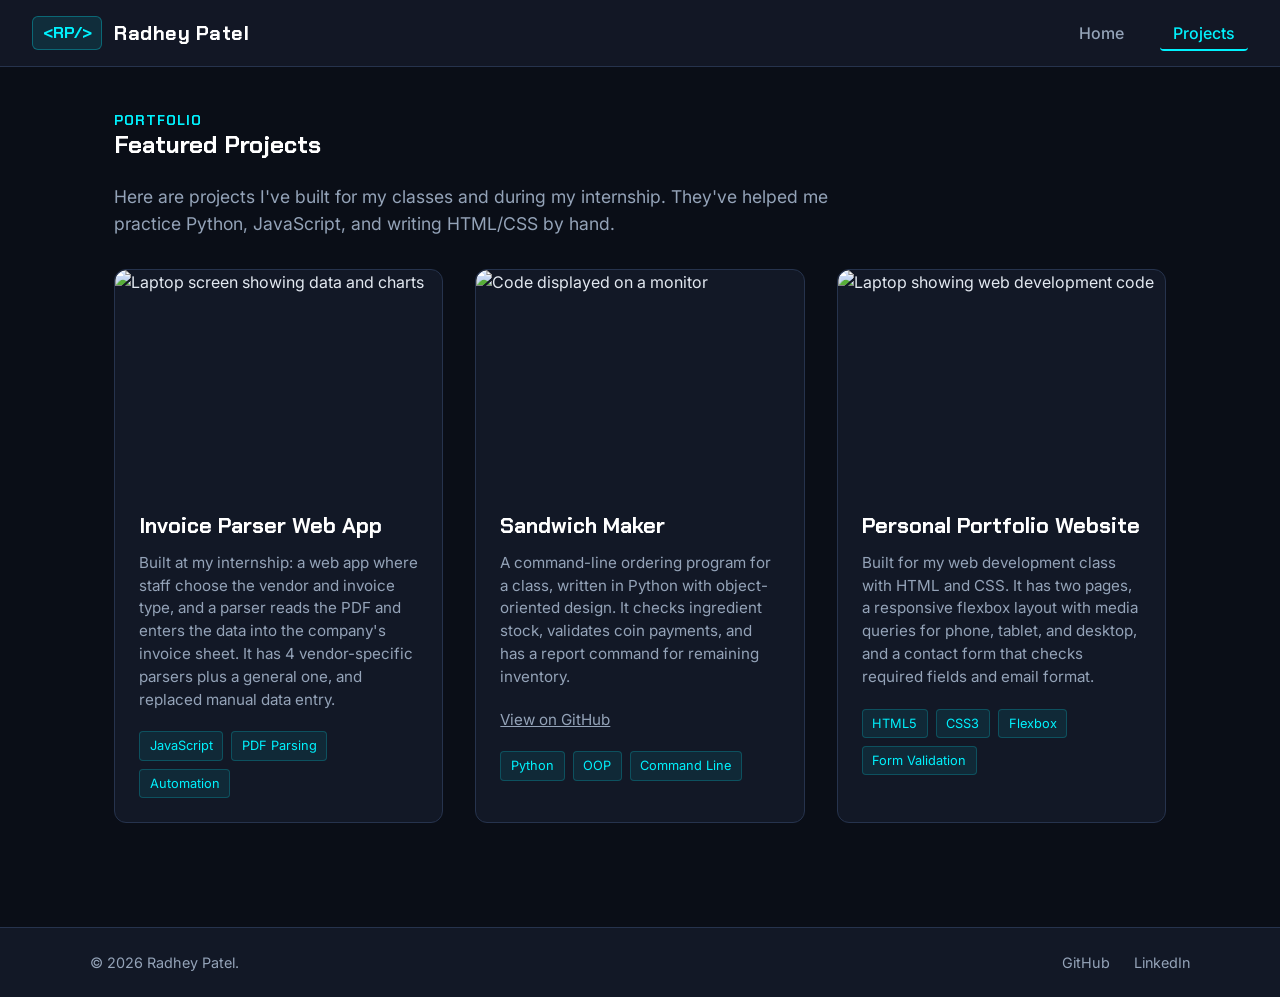
==== project.html @ 9f2ac132 "Add files via upload" ====
<!DOCTYPE html>
<html lang="en">
<head>
  <meta charset="UTF-8">
  <meta name="viewport" content="width=device-width, initial-scale=1.0">
  <title>Projects | Radhey Patel</title>
  <link rel="preconnect" href="https://fonts.googleapis.com">
  <link rel="preconnect" href="https://fonts.gstatic.com" crossorigin>
  <link href="https://fonts.googleapis.com/css2?family=Chakra+Petch:wght@500;600;700&family=Inter:wght@400;500;600&display=swap" rel="stylesheet">
  <link rel="stylesheet" href="styles.css">
</head>
<body>
  <header>
    <div class="logoContainer">
      <span class="logoBadge">&lt;RP/&gt;</span>
      <span class="logoText">Radhey Patel</span>
    </div>
    <nav>
      <ul>
        <li><a href="index.html">Home</a></li>
        <li><a href="project.html" class="active">Projects</a></li>
      </ul>
    </nav>
  </header>

  <main>
    <section class="projectsSection">
      <div class="sectionHeader">
        <span class="sectionTag">PORTFOLIO</span>
        <h1>Featured Projects</h1>
      </div>
      <p class="sectionIntro">Here are projects I've built for my classes and during my internship. They've helped me practice Python, JavaScript, and writing HTML/CSS by hand.</p>

      <div class="projectsGrid">
        <article class="projectCard">
          <div class="projectImageWrapper">
            <img src="https://images.unsplash.com/photo-1460925895917-afdab827c52f?auto=format&fit=crop&w=800&q=80" alt="Laptop screen showing data and charts">
          </div>
          <div class="projectContent">
            <h2>Invoice Parser Web App</h2>
            <p>Built at my internship: a web app where staff choose the vendor and invoice type, and a parser reads the PDF and enters the data into the company's invoice sheet. It has 4 vendor-specific parsers plus a general one, and replaced manual data entry.</p>
            <div class="techTags">
              <span>JavaScript</span>
              <span>PDF Parsing</span>
              <span>Automation</span>
            </div>
          </div>
        </article>

        <article class="projectCard">
          <div class="projectImageWrapper">
            <img src="https://images.unsplash.com/photo-1526374965328-7f61d4dc18c5?auto=format&fit=crop&w=800&q=80" alt="Code displayed on a monitor">
          </div>
          <div class="projectContent">
            <h2>Sandwich Maker</h2>
            <p>A command-line ordering program for a class, written in Python with object-oriented design. It checks ingredient stock, validates coin payments, and has a report command for remaining inventory.</p>
            <p><a href="https://github.com/patelradhey62/Sandwich-Maker" target="_blank" rel="noopener">View on GitHub</a></p>
            <div class="techTags">
              <span>Python</span>
              <span>OOP</span>
              <span>Command Line</span>
            </div>
          </div>
        </article>

        <article class="projectCard">
          <div class="projectImageWrapper">
            <img src="https://images.unsplash.com/photo-1507238691740-187a5b1d37b8?auto=format&fit=crop&w=800&q=80" alt="Laptop showing web development code">
          </div>
          <div class="projectContent">
            <h2>Personal Portfolio Website</h2>
            <p>Built for my web development class with HTML and CSS. It has two pages, a responsive flexbox layout with media queries for phone, tablet, and desktop, and a contact form that checks required fields and email format.</p>
            <div class="techTags">
              <span>HTML5</span>
              <span>CSS3</span>
              <span>Flexbox</span>
              <span>Form Validation</span>
            </div>
          </div>
        </article>
      </div>
    </section>
  </main>

  <footer>
    <div class="footerContent">
      <p>&copy; 2026 Radhey Patel.</p>
      <div class="socialLinks">
        <a href="https://github.com/patelradhey62" target="_blank" rel="noopener">GitHub</a>
        <a href="https://linkedin.com/in/patelradhey62" target="_blank" rel="noopener">LinkedIn</a>
      </div>
    </div>
  </footer>
</body>
</html>
---- styles.css ----
:root {
  --bg-main: #0a0e17;
  --bg-card: #121826;
  --bg-input: #1b2436;
  --border-color: #26334d;
  --primary: #00f2fe;
  --primary-hover: #4facfe;
  --text-main: #e2e8f0;
  --text-muted: #94a3b8;
  --accent-green: #10b981;
  --font-heading: 'Chakra Petch', sans-serif;
  --font-body: 'Inter', sans-serif;
}

* {
  box-sizing: border-box;
  margin: 0;
  padding: 0;
}

html, body {
  height: 100%;
}

body {
  display: flex;
  flex-direction: column;
  min-height: 100vh;
  background-color: var(--bg-main);
  color: var(--text-main);
  font-family: var(--font-body);
  font-size: 1rem;
  line-height: 1.5;
  -webkit-font-smoothing: antialiased;
}

main {
  flex: 1 0 auto;
  width: 100%;
  max-width: 1100px;
  margin: 0 auto;
  padding: 2.5rem 1.5rem;
}

p {
  max-width: 65ch;
  color: var(--text-muted);
  margin-bottom: 1rem;
}

h1, h2, h3, h4 {
  font-family: var(--font-heading);
  color: #ffffff;
  line-height: 1.2;
}

header {
  width: 100%;
  background-color: rgba(18, 24, 38, 0.95);
  border-bottom: 1px solid var(--border-color);
  padding: 1rem 2rem;
  display: flex;
  flex-direction: column;
  align-items: center;
  gap: 1rem;
}

.logoContainer {
  display: flex;
  align-items: center;
  gap: 0.75rem;
}

.logoBadge {
  background-color: rgba(0, 242, 254, 0.1);
  color: var(--primary);
  padding: 0.25rem 0.6rem;
  border-radius: 6px;
  font-family: var(--font-heading);
  font-weight: 700;
  border: 1px solid rgba(0, 242, 254, 0.3);
}

.logoText {
  font-family: var(--font-heading);
  font-size: 1.25rem;
  font-weight: 700;
  color: #ffffff;
  letter-spacing: 0.5px;
}

nav ul {
  list-style: none;
  display: flex;
  gap: 1.5rem;
}

nav a {
  color: var(--text-muted);
  text-decoration: none;
  font-weight: 500;
  padding: 0.4rem 0.8rem;
  border-radius: 4px;
  transition: all 0.2s ease;
}

nav a:hover,
nav a:focus {
  color: var(--primary);
  background-color: rgba(0, 242, 254, 0.08);
}

nav a:active,
nav a.active {
  color: var(--primary);
  border-bottom: 2px solid var(--primary);
}

.hero {
  padding: 2rem 0 4rem;
}

.heroWrapper {
  display: flex;
  flex-direction: column;
  gap: 2.5rem;
  align-items: center;
}

.heroText {
  width: 100%;
}

.heroStatus {
  display: inline-flex;
  align-items: center;
  gap: 0.5rem;
  background-color: rgba(16, 185, 129, 0.1);
  color: var(--accent-green);
  border: 1px solid rgba(16, 185, 129, 0.2);
  padding: 0.35rem 0.8rem;
  border-radius: 20px;
  font-size: 0.8rem;
  font-weight: 600;
  margin-bottom: 1.5rem;
}

.statusDot {
  width: 8px;
  height: 8px;
  background-color: var(--accent-green);
  border-radius: 50%;
  animation: pulseGlow 2s infinite ease-in-out;
}

.hero h1 {
  font-size: 2.5rem;
  margin-bottom: 1rem;
}

.heroSubtext {
  font-size: 1.15rem;
  margin-bottom: 2rem;
}

.heroActions {
  display: flex;
  flex-wrap: wrap;
  gap: 1rem;
}

.heroVisual {
  width: 100%;
  max-width: 420px;
}

.terminalCard {
  background-color: #0d131f;
  border: 1px solid var(--border-color);
  border-radius: 12px;
  box-shadow: 0 12px 30px rgba(0, 0, 0, 0.5);
  overflow: hidden;
  font-family: monospace;
  animation: floatCard 6s ease-in-out infinite;
}

.terminalHeader {
  background-color: #161f30;
  padding: 0.6rem 1rem;
  display: flex;
  align-items: center;
  gap: 0.4rem;
  border-bottom: 1px solid var(--border-color);
}

.dot {
  width: 10px;
  height: 10px;
  border-radius: 50%;
}

.dot.red { background-color: #ff5f56; }
.dot.yellow { background-color: #ffbd2e; }
.dot.green { background-color: #27c93f; }

.terminalTitle {
  color: var(--text-muted);
  font-size: 0.75rem;
  margin-left: auto;
}

.terminalBody {
  padding: 1.25rem;
  font-size: 0.88rem;
  display: flex;
  flex-direction: column;
  gap: 0.4rem;
}

.terminalLine {
  color: var(--text-main);
  margin-bottom: 0;
}

.terminalLine .prompt {
  color: var(--primary);
  font-weight: bold;
}

.terminalLine.response {
  color: var(--text-muted);
  padding-left: 0.5rem;
}

.cursor {
  color: var(--primary);
  font-weight: bold;
  animation: blink 1s infinite;
}

.btn {
  display: inline-block;
  padding: 0.75rem 1.5rem;
  border-radius: 8px;
  font-family: var(--font-heading);
  font-weight: 600;
  text-decoration: none;
  cursor: pointer;
  border: 1px solid transparent;
  transition: all 0.2s ease;
}

.btnPrimary {
  background-color: var(--primary);
  color: #0a0e17;
}

.btnPrimary:hover,
.btnPrimary:focus {
  background-color: var(--primary-hover);
  transform: translateY(-2px);
}

.btnPrimary:active {
  transform: translateY(0);
}

.btnSecondary {
  background-color: transparent;
  color: var(--text-main);
  border-color: var(--border-color);
}

.btnSecondary:hover,
.btnSecondary:focus {
  border-color: var(--primary);
  color: var(--primary);
  transform: translateY(-2px);
}

.btnSecondary:active {
  transform: translateY(0);
}

section {
  margin-bottom: 4rem;
}

.sectionHeader {
  margin-bottom: 1.5rem;
}

.sectionTag {
  color: var(--primary);
  font-family: var(--font-heading);
  font-size: 0.85rem;
  font-weight: 700;
  letter-spacing: 1px;
}

.sectionHeader h2 {
  font-size: 1.8rem;
  margin-top: 0.25rem;
}

.skillsWrapper {
  margin-top: 2rem;
  background-color: var(--bg-card);
  padding: 1.5rem;
  border-radius: 12px;
  border: 1px solid var(--border-color);
}

.skillsWrapper h3 {
  font-size: 1.1rem;
  margin-bottom: 1rem;
}

.skillsGrid {
  list-style: none;
  display: flex;
  flex-wrap: wrap;
  gap: 0.75rem;
}

.skillsGrid li {
  background-color: var(--bg-input);
  color: var(--text-main);
  padding: 0.4rem 0.85rem;
  border-radius: 6px;
  font-size: 0.9rem;
  border: 1px solid var(--border-color);
}

.timeline {
  display: flex;
  flex-direction: column;
  gap: 1.5rem;
}

.timelineItem {
  background-color: var(--bg-card);
  padding: 1.5rem;
  border-radius: 12px;
  border: 1px solid var(--border-color);
}

.timelineHeader {
  display: flex;
  justify-content: space-between;
  align-items: baseline;
  flex-wrap: wrap;
  gap: 0.5rem;
}

.timelineDate {
  color: var(--primary);
  font-size: 0.85rem;
  font-weight: 600;
}

.timelineSub {
  color: var(--text-muted);
  font-size: 0.9rem;
  margin-bottom: 1rem;
}

.timelineItem ul {
  padding-left: 1.25rem;
  color: var(--text-muted);
}

.timelineItem li {
  margin-bottom: 0.5rem;
  max-width: 65ch;
}

.contactInfoBar {
  display: flex;
  flex-direction: column;
  gap: 1rem;
  margin: 1.5rem 0;
}

.infoItem {
  background-color: var(--bg-card);
  padding: 1rem;
  border-radius: 8px;
  border: 1px solid var(--border-color);
  display: flex;
  flex-direction: column;
}

.infoLabel {
  font-size: 0.8rem;
  color: var(--text-muted);
}

.infoValue {
  font-weight: 600;
  color: var(--primary);
}

.contactForm {
  background-color: var(--bg-card);
  padding: 1.5rem;
  border-radius: 12px;
  border: 1px solid var(--border-color);
  display: flex;
  flex-direction: column;
  gap: 1.25rem;
}

.formRow {
  display: flex;
  flex-direction: column;
  gap: 1.25rem;
}

.formGroup {
  display: flex;
  flex-direction: column;
  gap: 0.5rem;
}

.formGroup label {
  font-size: 0.9rem;
  font-weight: 500;
  color: var(--text-main);
}

.formGroup input,
.formGroup textarea {
  width: 100%;
  background-color: var(--bg-input);
  border: 1px solid var(--border-color);
  color: var(--text-main);
  padding: 0.75rem 1rem;
  border-radius: 6px;
  font-family: var(--font-body);
  font-size: 0.95rem;
  transition: border-color 0.2s ease;
}

.formGroup input:focus,
.formGroup textarea:focus {
  outline: none;
  border-color: var(--primary);
}

.btnSubmit {
  align-self: flex-start;
  margin-top: 0.5rem;
}

.sectionIntro {
  font-size: 1.1rem;
  margin-bottom: 2rem;
}

.projectsGrid {
  display: flex;
  flex-direction: column;
  gap: 2rem;
}

.projectCard {
  background-color: var(--bg-card);
  border-radius: 12px;
  border: 1px solid var(--border-color);
  overflow: hidden;
  transition: transform 0.2s ease, border-color 0.2s ease;
}

.projectCard:hover {
  transform: translateY(-4px);
  border-color: rgba(0, 242, 254, 0.4);
}

.projectImageWrapper img {
  width: 100%;
  height: 220px;
  object-fit: cover;
  display: block;
  border-top-left-radius: 12px;
  border-top-right-radius: 12px;
}

.projectContent {
  padding: 1.5rem;
  display: flex;
  flex-direction: column;
  gap: 0.75rem;
}

.projectContent h2 {
  font-size: 1.35rem;
}

.projectContent p {
  font-size: 0.95rem;
  margin-bottom: 0.5rem;
}

.techTags {
  display: flex;
  flex-wrap: wrap;
  gap: 0.5rem;
}

.techTags span {
  background-color: rgba(0, 242, 254, 0.08);
  color: var(--primary);
  font-size: 0.8rem;
  padding: 0.25rem 0.6rem;
  border-radius: 4px;
  border: 1px solid rgba(0, 242, 254, 0.2);
}

footer {
  width: 100%;
  margin-top: auto;
  background-color: var(--bg-card);
  border-top: 1px solid var(--border-color);
  padding: 1.5rem 2rem;
}

.footerContent {
  max-width: 1100px;
  margin: 0 auto;
  display: flex;
  flex-direction: column;
  align-items: center;
  gap: 1rem;
}

.footerContent p {
  margin-bottom: 0;
  font-size: 0.9rem;
}

.socialLinks {
  display: flex;
  gap: 1.5rem;
}

.socialLinks a {
  color: var(--text-muted);
  text-decoration: none;
  font-size: 0.9rem;
  transition: color 0.2s ease;
}

.socialLinks a:hover,
.socialLinks a:focus {
  color: var(--primary);
}

.socialLinks a:active {
  color: var(--primary-hover);
}

@keyframes floatCard {
  0%, 100% {
    transform: translateY(0px);
  }
  50% {
    transform: translateY(-10px);
  }
}

@keyframes blink {
  0%, 100% { opacity: 1; }
  50% { opacity: 0; }
}

@keyframes pulseGlow {
  0%, 100% { opacity: 1; transform: scale(1); }
  50% { opacity: 0.4; transform: scale(1.2); }
}

@media (min-width: 600px) {
  header {
    flex-direction: row;
    justify-content: space-between;
  }
  
  .contactInfoBar {
    flex-direction: row;
  }
  
  .infoItem {
    flex: 1;
  }

  .formRow {
    flex-direction: row;
  }
  
  .formRow .formGroup {
    flex: 1;
  }

  .footerContent {
    flex-direction: row;
    justify-content: space-between;
  }
}

@media (min-width: 768px) {
  .heroWrapper {
    flex-direction: row;
    justify-content: space-between;
  }

  .heroText {
    flex: 1;
    max-width: 580px;
  }

  .heroVisual {
    flex: 1;
  }

  .hero h1 {
    font-size: 3.2rem;
  }

  .projectsGrid {
    display: grid;
    grid-template-columns: repeat(2, 1fr);
    gap: 2rem;
  }
}

@media (min-width: 1024px) {
  .projectsGrid {
    grid-template-columns: repeat(3, 1fr);
  }
}

.projectContent a { color: inherit; text-decoration: underline; }
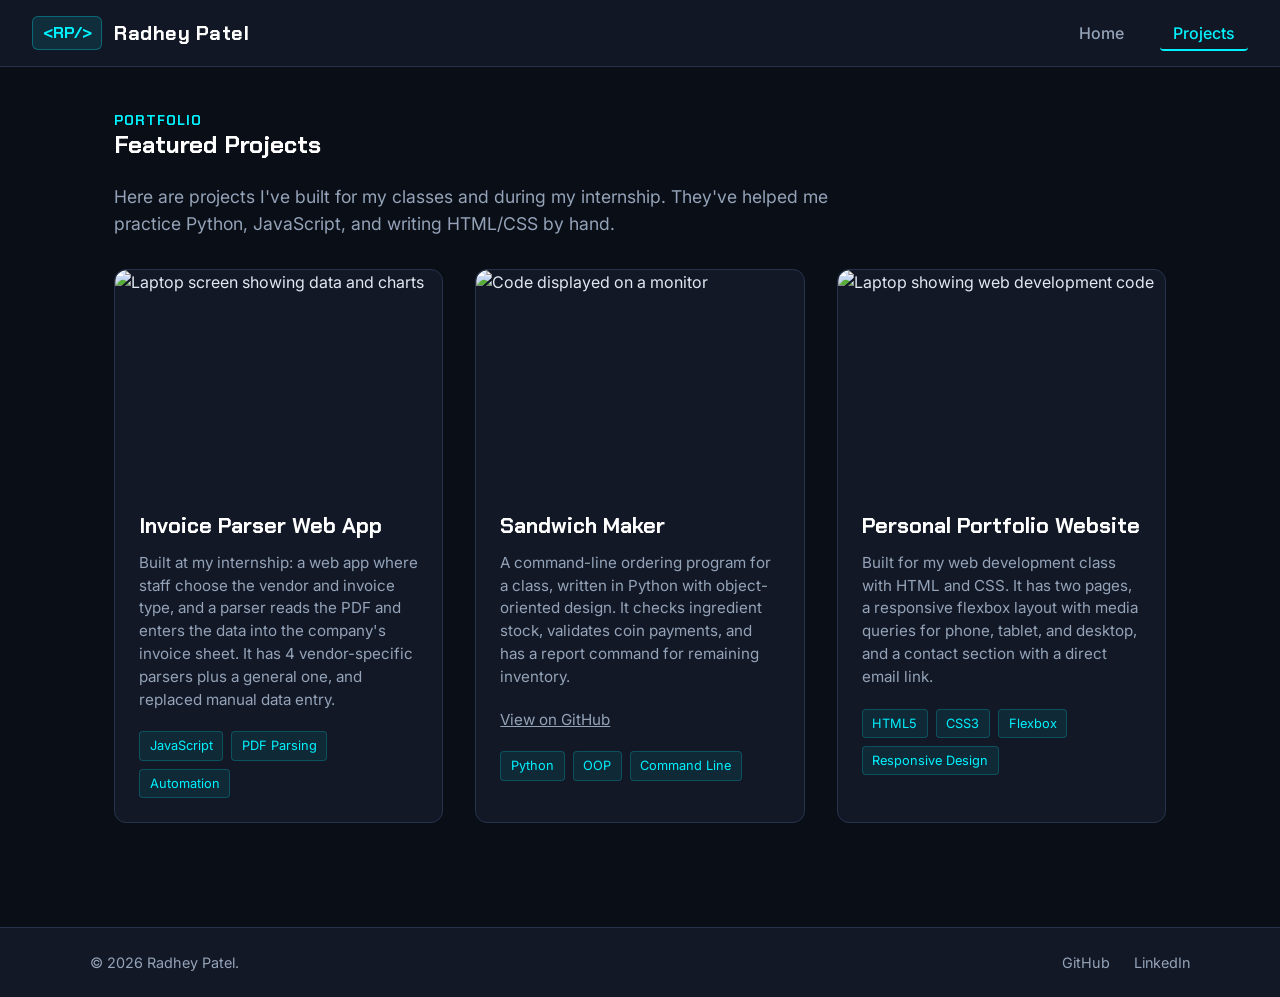
==== commit 72502649: "Add files via upload" ====
--- a/project.html
+++ b/project.html
@@ -69,12 +69,12 @@
           </div>
           <div class="projectContent">
             <h2>Personal Portfolio Website</h2>
-            <p>Built for my web development class with HTML and CSS. It has two pages, a responsive flexbox layout with media queries for phone, tablet, and desktop, and a contact form that checks required fields and email format.</p>
+            <p>Built for my web development class with HTML and CSS. It has two pages, a responsive flexbox layout with media queries for phone, tablet, and desktop, and a contact section with a direct email link.</p>
             <div class="techTags">
               <span>HTML5</span>
               <span>CSS3</span>
               <span>Flexbox</span>
-              <span>Form Validation</span>
+              <span>Responsive Design</span>
             </div>
           </div>
         </article>
